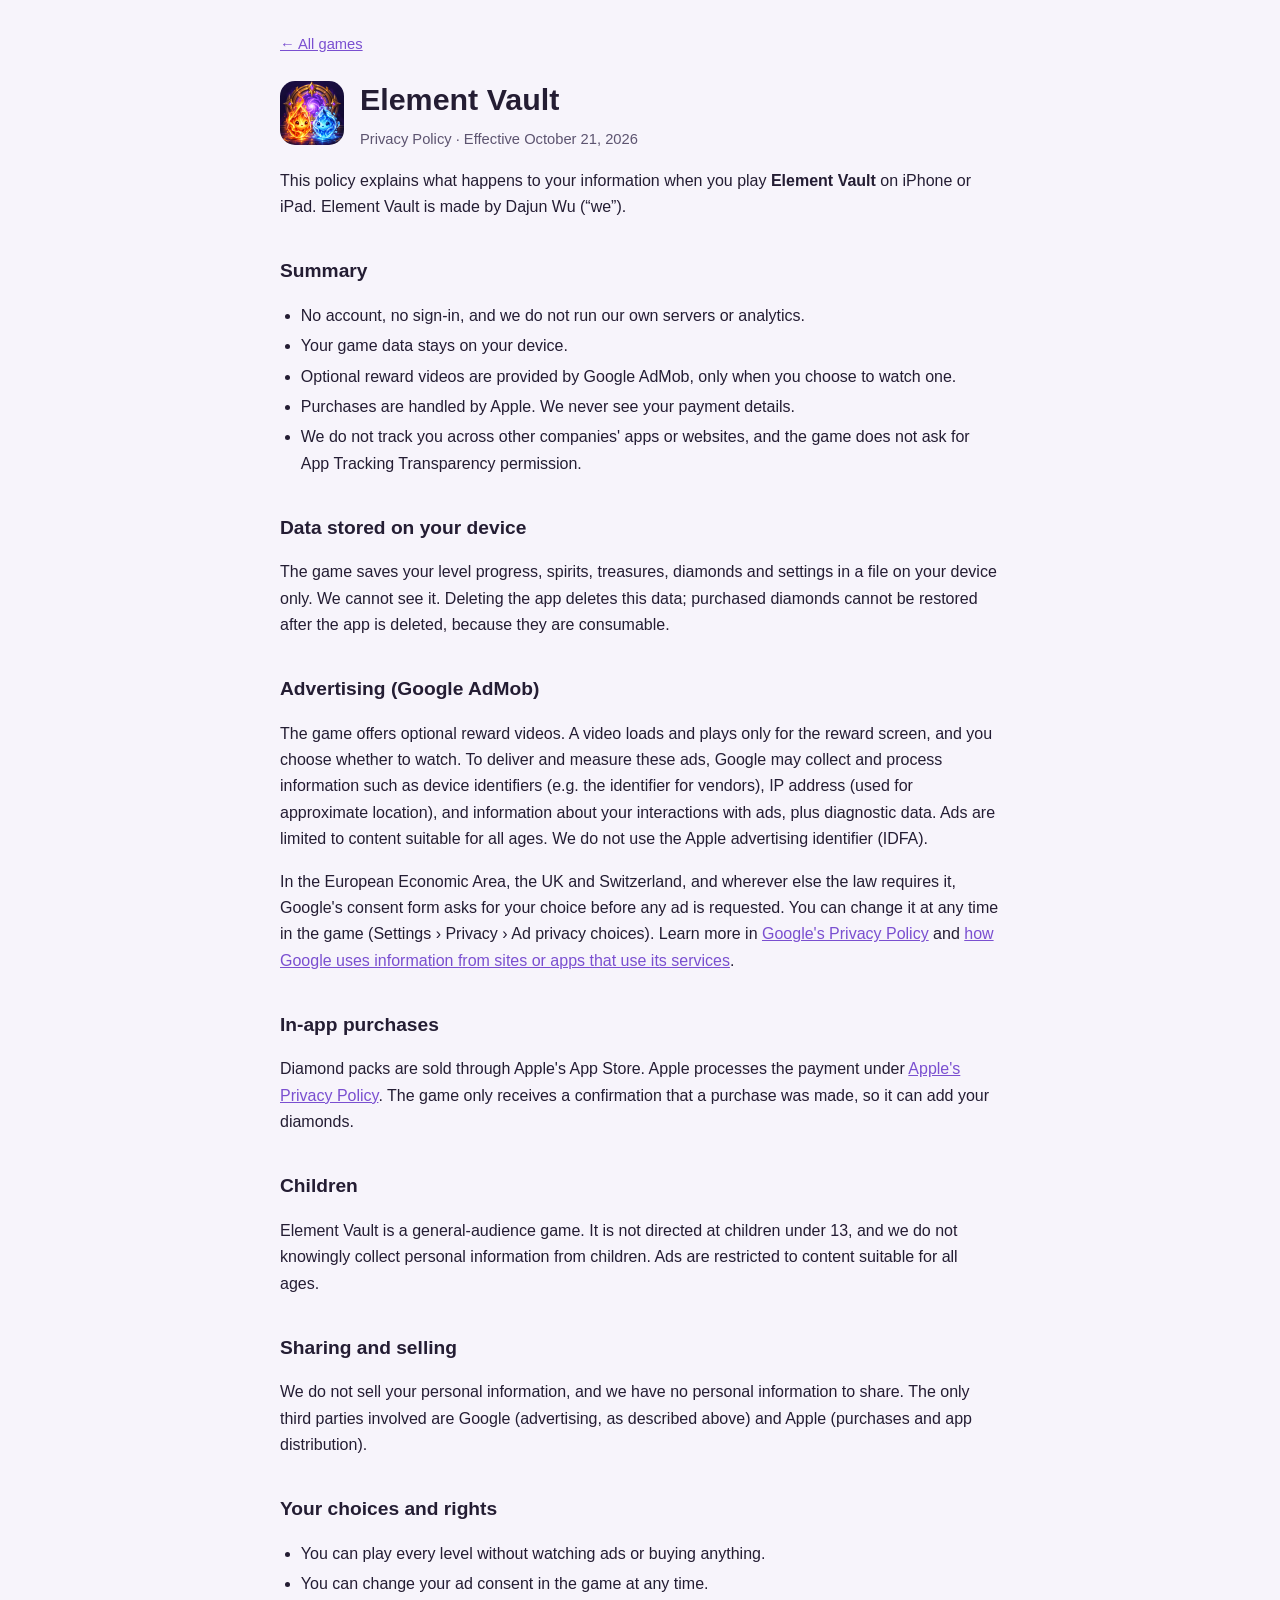
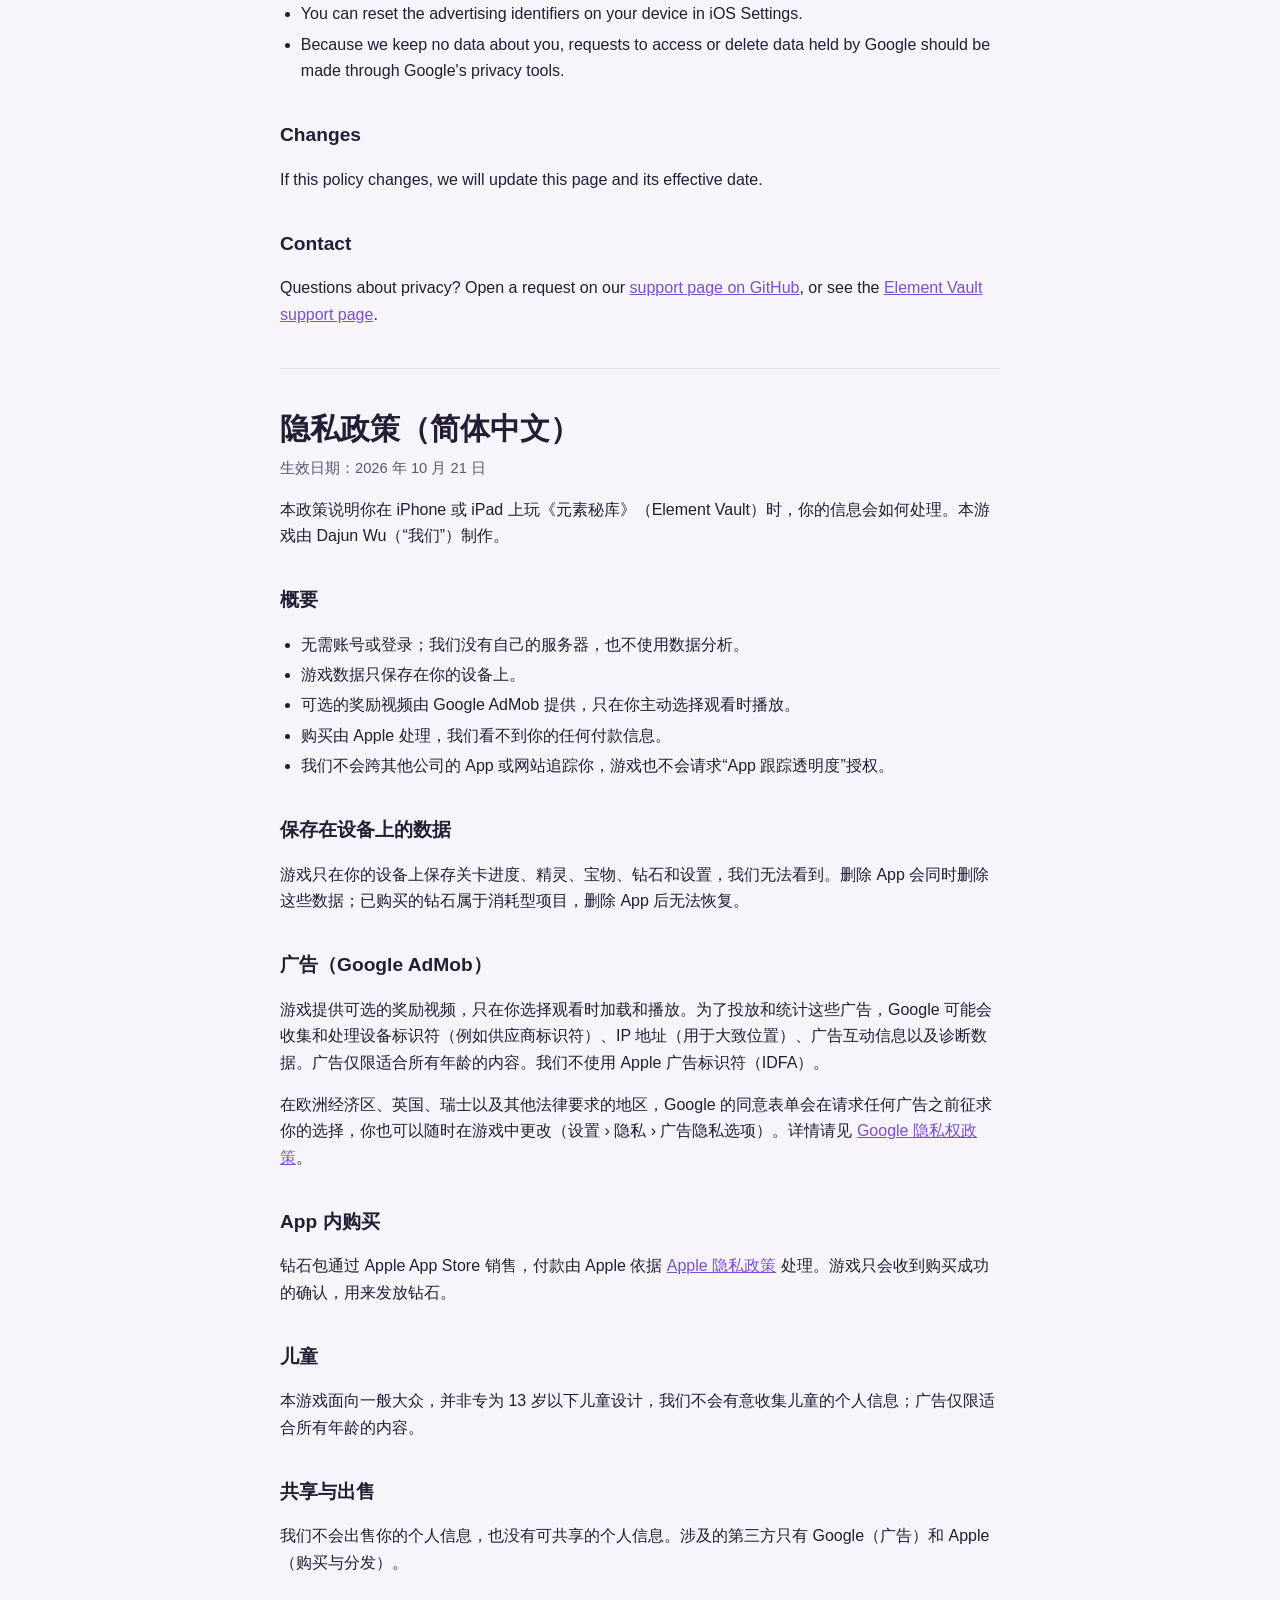
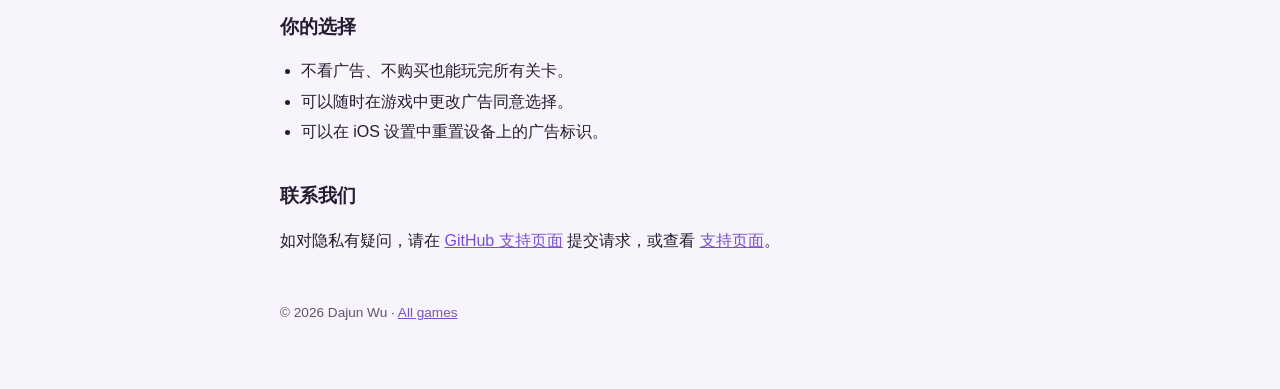
==== element-vault/privacy.html @ 58444ac5 "Developer site: privacy policies, support pages, app-ads.txt placeholder Co-Authored-By: Claude Opus" ====
<!doctype html>
<html lang="en"><head><meta charset="utf-8"><meta name="viewport" content="width=device-width,initial-scale=1">
<title>Element Vault Privacy Policy</title><meta name="description" content="Privacy policy for Element Vault by Dajun Wu."><link rel="stylesheet" href="/style.css"></head>
<body><main><nav><a href="/">← All games</a></nav><div class="head"><img src="/assets/element-vault.png" alt=""><div><h1>Element Vault</h1><div class="meta">Privacy Policy · Effective October 21, 2026</div></div></div>
<p>This policy explains what happens to your information when you play <b>Element Vault</b> on iPhone or iPad. Element Vault is made by Dajun Wu (“we”).</p>
<h2>Summary</h2><ul><li>No account, no sign-in, and we do not run our own servers or analytics.</li>
<li>Your game data stays on your device.</li><li>Optional reward videos are provided by Google AdMob, only when you choose to watch one.</li>
<li>Purchases are handled by Apple. We never see your payment details.</li><li>We do not track you across other companies' apps or websites, and the game does not ask for App Tracking Transparency permission.</li></ul>
<h2>Data stored on your device</h2><p>The game saves your level progress, spirits, treasures, diamonds and settings in a file on your device only. We cannot see it. Deleting the app deletes this data; purchased diamonds cannot be restored after the app is deleted, because they are consumable.</p>
<h2>Advertising (Google AdMob)</h2><p>The game offers optional reward videos. A video loads and plays only for the reward screen, and you choose whether to watch. To deliver and measure these ads, Google may collect and process information such as device identifiers (e.g. the identifier for vendors), IP address (used for approximate location), and information about your interactions with ads, plus diagnostic data. Ads are limited to content suitable for all ages. We do not use the Apple advertising identifier (IDFA).</p>
<p>In the European Economic Area, the UK and Switzerland, and wherever else the law requires it, Google's consent form asks for your choice before any ad is requested. You can change it at any time in the game (Settings › Privacy › Ad privacy choices). Learn more in <a href="https://policies.google.com/privacy">Google's Privacy Policy</a> and <a href="https://policies.google.com/technologies/partner-sites">how Google uses information from sites or apps that use its services</a>.</p>
<h2>In-app purchases</h2><p>Diamond packs are sold through Apple's App Store. Apple processes the payment under <a href="https://www.apple.com/legal/privacy/">Apple's Privacy Policy</a>. The game only receives a confirmation that a purchase was made, so it can add your diamonds.</p>
<h2>Children</h2><p>Element Vault is a general-audience game. It is not directed at children under 13, and we do not knowingly collect personal information from children. Ads are restricted to content suitable for all ages.</p>
<h2>Sharing and selling</h2><p>We do not sell your personal information, and we have no personal information to share. The only third parties involved are Google (advertising, as described above) and Apple (purchases and app distribution).</p>
<h2>Your choices and rights</h2><ul><li>You can play every level without watching ads or buying anything.</li><li>You can change your ad consent in the game at any time.</li>
<li>You can reset the advertising identifiers on your device in iOS Settings.</li><li>Because we keep no data about you, requests to access or delete data held by Google should be made through Google's privacy tools.</li></ul>
<h2>Changes</h2><p>If this policy changes, we will update this page and its effective date.</p>
<h2>Contact</h2><p>Questions about privacy? Open a request on our <a href="https://github.com/michael1993nf-ai/michael1993nf-ai.github.io/issues">support page on GitHub</a>, or see the <a href="support.html">Element Vault support page</a>.</p><hr><h1 lang="zh-Hans">隐私政策（简体中文）</h1><div class="meta">生效日期：2026 年 10 月 21 日</div><div lang="zh-Hans">
<p>本政策说明你在 iPhone 或 iPad 上玩《元素秘库》（Element Vault）时，你的信息会如何处理。本游戏由 Dajun Wu（“我们”）制作。</p>
<h2>概要</h2><ul><li>无需账号或登录；我们没有自己的服务器，也不使用数据分析。</li><li>游戏数据只保存在你的设备上。</li><li>可选的奖励视频由 Google AdMob 提供，只在你主动选择观看时播放。</li><li>购买由 Apple 处理，我们看不到你的任何付款信息。</li><li>我们不会跨其他公司的 App 或网站追踪你，游戏也不会请求“App 跟踪透明度”授权。</li></ul>
<h2>保存在设备上的数据</h2><p>游戏只在你的设备上保存关卡进度、精灵、宝物、钻石和设置，我们无法看到。删除 App 会同时删除这些数据；已购买的钻石属于消耗型项目，删除 App 后无法恢复。</p>
<h2>广告（Google AdMob）</h2><p>游戏提供可选的奖励视频，只在你选择观看时加载和播放。为了投放和统计这些广告，Google 可能会收集和处理设备标识符（例如供应商标识符）、IP 地址（用于大致位置）、广告互动信息以及诊断数据。广告仅限适合所有年龄的内容。我们不使用 Apple 广告标识符（IDFA）。</p>
<p>在欧洲经济区、英国、瑞士以及其他法律要求的地区，Google 的同意表单会在请求任何广告之前征求你的选择，你也可以随时在游戏中更改（设置 › 隐私 › 广告隐私选项）。详情请见 <a href="https://policies.google.com/privacy?hl=zh-CN">Google 隐私权政策</a>。</p>
<h2>App 内购买</h2><p>钻石包通过 Apple App Store 销售，付款由 Apple 依据 <a href="https://www.apple.com.cn/legal/privacy/">Apple 隐私政策</a> 处理。游戏只会收到购买成功的确认，用来发放钻石。</p>
<h2>儿童</h2><p>本游戏面向一般大众，并非专为 13 岁以下儿童设计，我们不会有意收集儿童的个人信息；广告仅限适合所有年龄的内容。</p>
<h2>共享与出售</h2><p>我们不会出售你的个人信息，也没有可共享的个人信息。涉及的第三方只有 Google（广告）和 Apple（购买与分发）。</p>
<h2>你的选择</h2><ul><li>不看广告、不购买也能玩完所有关卡。</li><li>可以随时在游戏中更改广告同意选择。</li><li>可以在 iOS 设置中重置设备上的广告标识。</li></ul>
<h2>联系我们</h2><p>如对隐私有疑问，请在 <a href="https://github.com/michael1993nf-ai/michael1993nf-ai.github.io/issues">GitHub 支持页面</a> 提交请求，或查看 <a href="support.html">支持页面</a>。</p></div><footer>© 2026 Dajun Wu · <a href="/">All games</a></footer></main></body></html>
---- style.css ----
:root{--bg:#f7f4fb;--card:#fff;--ink:#241d33;--dim:#5d5470;--accent:#7a4fd0;--line:#e4dcf0}
@media (prefers-color-scheme:dark){:root{--bg:#15111e;--card:#1f1a2b;--ink:#efeaf7;--dim:#b3a9c7;--accent:#b99cff;--line:#342b47}}
*{box-sizing:border-box}body{margin:0;background:var(--bg);color:var(--ink);font:16px/1.65 -apple-system,BlinkMacSystemFont,"Segoe UI",Roboto,"PingFang SC","Hiragino Sans","Noto Sans CJK SC",sans-serif}
main{max-width:760px;margin:0 auto;padding:32px 20px 64px}a{color:var(--accent)}h1{font-size:1.9rem;line-height:1.25;margin:.2em 0 .3em}
h2{font-size:1.2rem;margin:1.8em 0 .4em}.meta{color:var(--dim);font-size:.92rem}.card{background:var(--card);border:1px solid var(--line);border-radius:16px;padding:20px;margin:16px 0;display:flex;gap:18px;align-items:center}
.card img{width:88px;height:88px;border-radius:20px;flex:none}.card h2{margin:0 0 .2em}.card p{margin:.1em 0}.links a{margin-right:14px;white-space:nowrap}
.head{display:flex;gap:16px;align-items:center}.head img{width:64px;height:64px;border-radius:15px}nav{font-size:.92rem;margin-bottom:18px}hr{border:0;border-top:1px solid var(--line);margin:40px 0}
ul{padding-left:1.3em}li{margin:.25em 0}footer{color:var(--dim);font-size:.85rem;margin-top:48px}
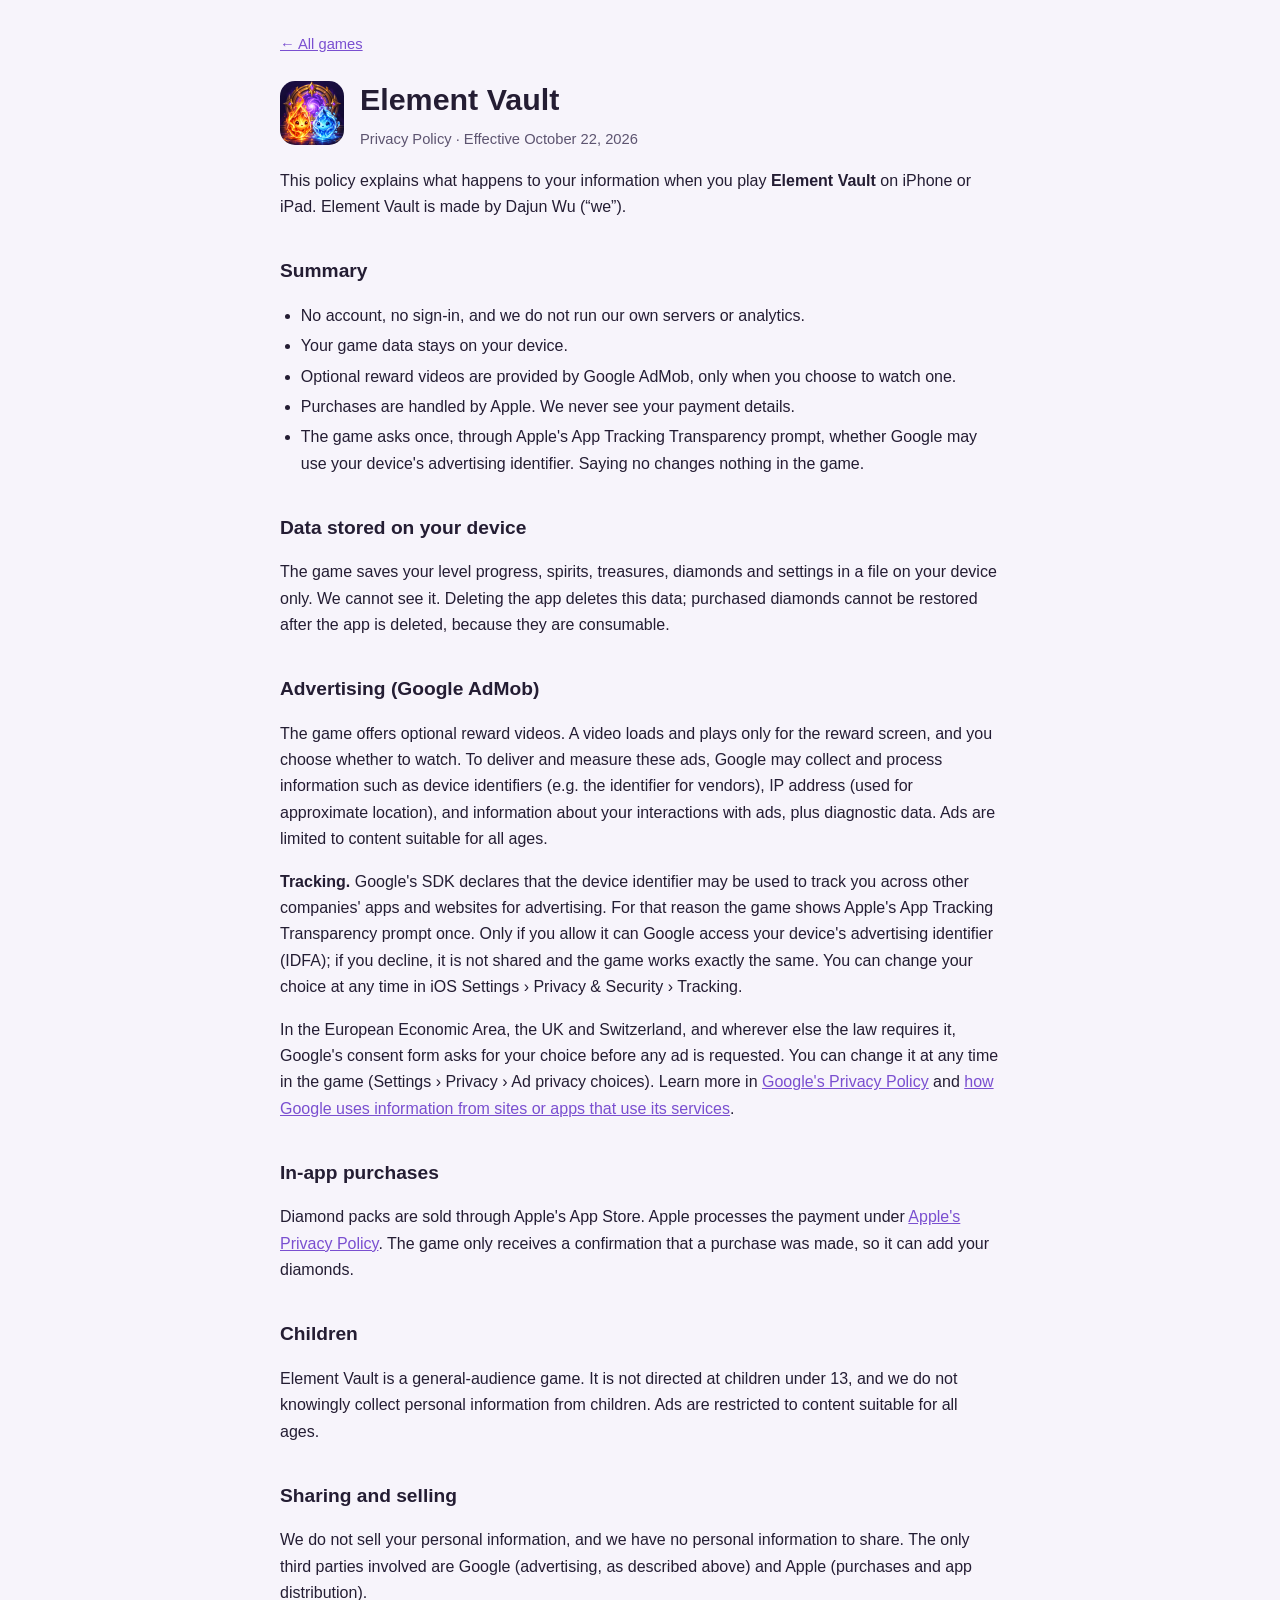
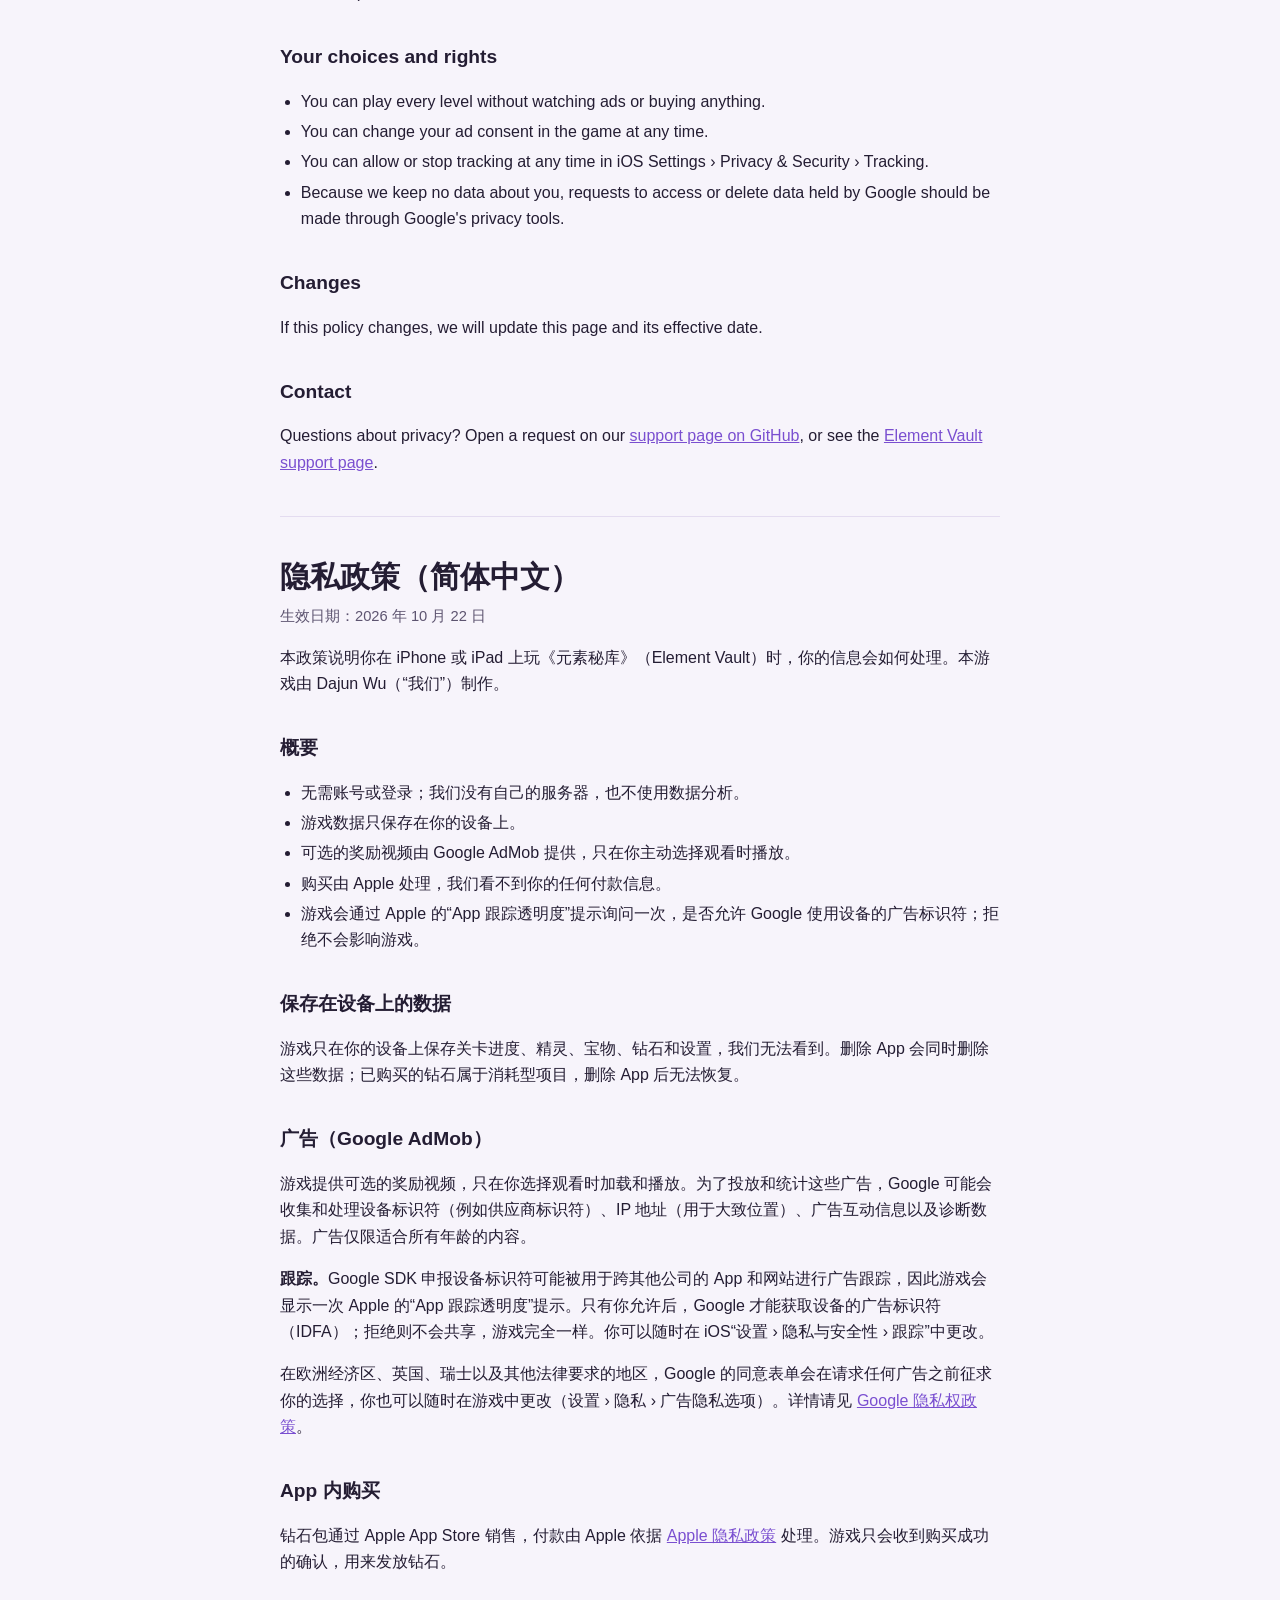
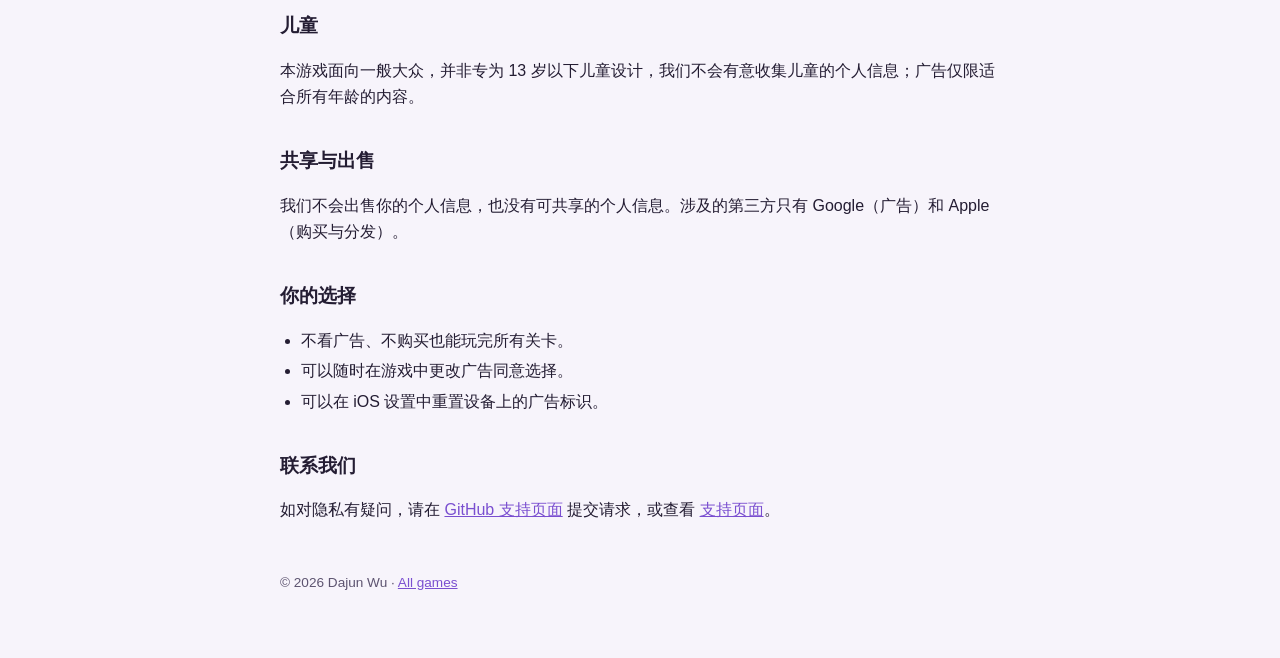
==== commit c552ba1e: "Privacy policies: App Tracking Transparency and device-ID tracking disclosure Co-Authored-By: Claude" ====
--- a/element-vault/privacy.html
+++ b/element-vault/privacy.html
@@ -1,25 +1,27 @@
 <!doctype html>
 <html lang="en"><head><meta charset="utf-8"><meta name="viewport" content="width=device-width,initial-scale=1">
 <title>Element Vault Privacy Policy</title><meta name="description" content="Privacy policy for Element Vault by Dajun Wu."><link rel="stylesheet" href="/style.css"></head>
-<body><main><nav><a href="/">← All games</a></nav><div class="head"><img src="/assets/element-vault.png" alt=""><div><h1>Element Vault</h1><div class="meta">Privacy Policy · Effective October 21, 2026</div></div></div>
+<body><main><nav><a href="/">← All games</a></nav><div class="head"><img src="/assets/element-vault.png" alt=""><div><h1>Element Vault</h1><div class="meta">Privacy Policy · Effective October 22, 2026</div></div></div>
 <p>This policy explains what happens to your information when you play <b>Element Vault</b> on iPhone or iPad. Element Vault is made by Dajun Wu (“we”).</p>
 <h2>Summary</h2><ul><li>No account, no sign-in, and we do not run our own servers or analytics.</li>
 <li>Your game data stays on your device.</li><li>Optional reward videos are provided by Google AdMob, only when you choose to watch one.</li>
-<li>Purchases are handled by Apple. We never see your payment details.</li><li>We do not track you across other companies' apps or websites, and the game does not ask for App Tracking Transparency permission.</li></ul>
+<li>Purchases are handled by Apple. We never see your payment details.</li><li>The game asks once, through Apple's App Tracking Transparency prompt, whether Google may use your device's advertising identifier. Saying no changes nothing in the game.</li></ul>
 <h2>Data stored on your device</h2><p>The game saves your level progress, spirits, treasures, diamonds and settings in a file on your device only. We cannot see it. Deleting the app deletes this data; purchased diamonds cannot be restored after the app is deleted, because they are consumable.</p>
-<h2>Advertising (Google AdMob)</h2><p>The game offers optional reward videos. A video loads and plays only for the reward screen, and you choose whether to watch. To deliver and measure these ads, Google may collect and process information such as device identifiers (e.g. the identifier for vendors), IP address (used for approximate location), and information about your interactions with ads, plus diagnostic data. Ads are limited to content suitable for all ages. We do not use the Apple advertising identifier (IDFA).</p>
+<h2>Advertising (Google AdMob)</h2><p>The game offers optional reward videos. A video loads and plays only for the reward screen, and you choose whether to watch. To deliver and measure these ads, Google may collect and process information such as device identifiers (e.g. the identifier for vendors), IP address (used for approximate location), and information about your interactions with ads, plus diagnostic data. Ads are limited to content suitable for all ages.</p>
+<p><b>Tracking.</b> Google's SDK declares that the device identifier may be used to track you across other companies' apps and websites for advertising. For that reason the game shows Apple's App Tracking Transparency prompt once. Only if you allow it can Google access your device's advertising identifier (IDFA); if you decline, it is not shared and the game works exactly the same. You can change your choice at any time in iOS Settings › Privacy &amp; Security › Tracking.</p>
 <p>In the European Economic Area, the UK and Switzerland, and wherever else the law requires it, Google's consent form asks for your choice before any ad is requested. You can change it at any time in the game (Settings › Privacy › Ad privacy choices). Learn more in <a href="https://policies.google.com/privacy">Google's Privacy Policy</a> and <a href="https://policies.google.com/technologies/partner-sites">how Google uses information from sites or apps that use its services</a>.</p>
 <h2>In-app purchases</h2><p>Diamond packs are sold through Apple's App Store. Apple processes the payment under <a href="https://www.apple.com/legal/privacy/">Apple's Privacy Policy</a>. The game only receives a confirmation that a purchase was made, so it can add your diamonds.</p>
 <h2>Children</h2><p>Element Vault is a general-audience game. It is not directed at children under 13, and we do not knowingly collect personal information from children. Ads are restricted to content suitable for all ages.</p>
 <h2>Sharing and selling</h2><p>We do not sell your personal information, and we have no personal information to share. The only third parties involved are Google (advertising, as described above) and Apple (purchases and app distribution).</p>
 <h2>Your choices and rights</h2><ul><li>You can play every level without watching ads or buying anything.</li><li>You can change your ad consent in the game at any time.</li>
-<li>You can reset the advertising identifiers on your device in iOS Settings.</li><li>Because we keep no data about you, requests to access or delete data held by Google should be made through Google's privacy tools.</li></ul>
+<li>You can allow or stop tracking at any time in iOS Settings › Privacy &amp; Security › Tracking.</li><li>Because we keep no data about you, requests to access or delete data held by Google should be made through Google's privacy tools.</li></ul>
 <h2>Changes</h2><p>If this policy changes, we will update this page and its effective date.</p>
-<h2>Contact</h2><p>Questions about privacy? Open a request on our <a href="https://github.com/michael1993nf-ai/michael1993nf-ai.github.io/issues">support page on GitHub</a>, or see the <a href="support.html">Element Vault support page</a>.</p><hr><h1 lang="zh-Hans">隐私政策（简体中文）</h1><div class="meta">生效日期：2026 年 10 月 21 日</div><div lang="zh-Hans">
+<h2>Contact</h2><p>Questions about privacy? Open a request on our <a href="https://github.com/michael1993nf-ai/michael1993nf-ai.github.io/issues">support page on GitHub</a>, or see the <a href="support.html">Element Vault support page</a>.</p><hr><h1 lang="zh-Hans">隐私政策（简体中文）</h1><div class="meta">生效日期：2026 年 10 月 22 日</div><div lang="zh-Hans">
 <p>本政策说明你在 iPhone 或 iPad 上玩《元素秘库》（Element Vault）时，你的信息会如何处理。本游戏由 Dajun Wu（“我们”）制作。</p>
-<h2>概要</h2><ul><li>无需账号或登录；我们没有自己的服务器，也不使用数据分析。</li><li>游戏数据只保存在你的设备上。</li><li>可选的奖励视频由 Google AdMob 提供，只在你主动选择观看时播放。</li><li>购买由 Apple 处理，我们看不到你的任何付款信息。</li><li>我们不会跨其他公司的 App 或网站追踪你，游戏也不会请求“App 跟踪透明度”授权。</li></ul>
+<h2>概要</h2><ul><li>无需账号或登录；我们没有自己的服务器，也不使用数据分析。</li><li>游戏数据只保存在你的设备上。</li><li>可选的奖励视频由 Google AdMob 提供，只在你主动选择观看时播放。</li><li>购买由 Apple 处理，我们看不到你的任何付款信息。</li><li>游戏会通过 Apple 的“App 跟踪透明度”提示询问一次，是否允许 Google 使用设备的广告标识符；拒绝不会影响游戏。</li></ul>
 <h2>保存在设备上的数据</h2><p>游戏只在你的设备上保存关卡进度、精灵、宝物、钻石和设置，我们无法看到。删除 App 会同时删除这些数据；已购买的钻石属于消耗型项目，删除 App 后无法恢复。</p>
-<h2>广告（Google AdMob）</h2><p>游戏提供可选的奖励视频，只在你选择观看时加载和播放。为了投放和统计这些广告，Google 可能会收集和处理设备标识符（例如供应商标识符）、IP 地址（用于大致位置）、广告互动信息以及诊断数据。广告仅限适合所有年龄的内容。我们不使用 Apple 广告标识符（IDFA）。</p>
+<h2>广告（Google AdMob）</h2><p>游戏提供可选的奖励视频，只在你选择观看时加载和播放。为了投放和统计这些广告，Google 可能会收集和处理设备标识符（例如供应商标识符）、IP 地址（用于大致位置）、广告互动信息以及诊断数据。广告仅限适合所有年龄的内容。</p>
+<p><b>跟踪。</b>Google SDK 申报设备标识符可能被用于跨其他公司的 App 和网站进行广告跟踪，因此游戏会显示一次 Apple 的“App 跟踪透明度”提示。只有你允许后，Google 才能获取设备的广告标识符（IDFA）；拒绝则不会共享，游戏完全一样。你可以随时在 iOS“设置 › 隐私与安全性 › 跟踪”中更改。</p>
 <p>在欧洲经济区、英国、瑞士以及其他法律要求的地区，Google 的同意表单会在请求任何广告之前征求你的选择，你也可以随时在游戏中更改（设置 › 隐私 › 广告隐私选项）。详情请见 <a href="https://policies.google.com/privacy?hl=zh-CN">Google 隐私权政策</a>。</p>
 <h2>App 内购买</h2><p>钻石包通过 Apple App Store 销售，付款由 Apple 依据 <a href="https://www.apple.com.cn/legal/privacy/">Apple 隐私政策</a> 处理。游戏只会收到购买成功的确认，用来发放钻石。</p>
 <h2>儿童</h2><p>本游戏面向一般大众，并非专为 13 岁以下儿童设计，我们不会有意收集儿童的个人信息；广告仅限适合所有年龄的内容。</p>
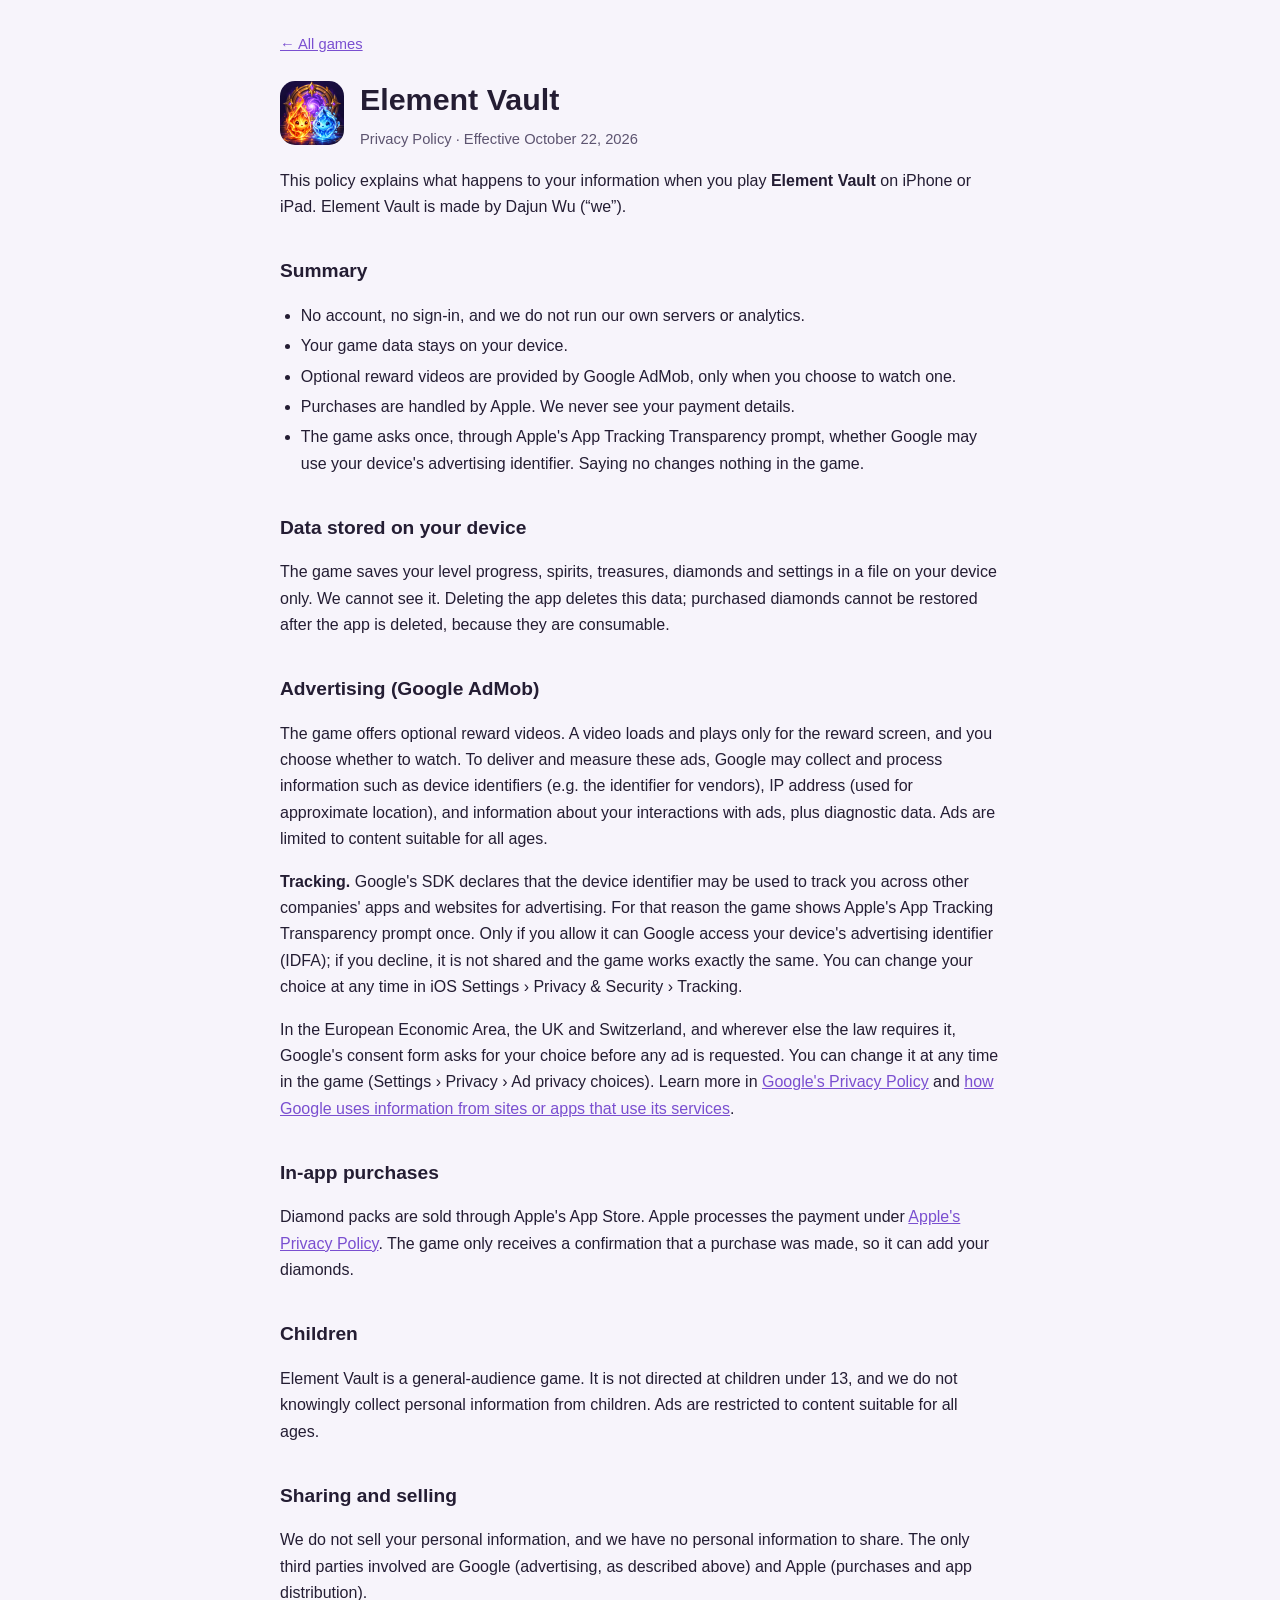
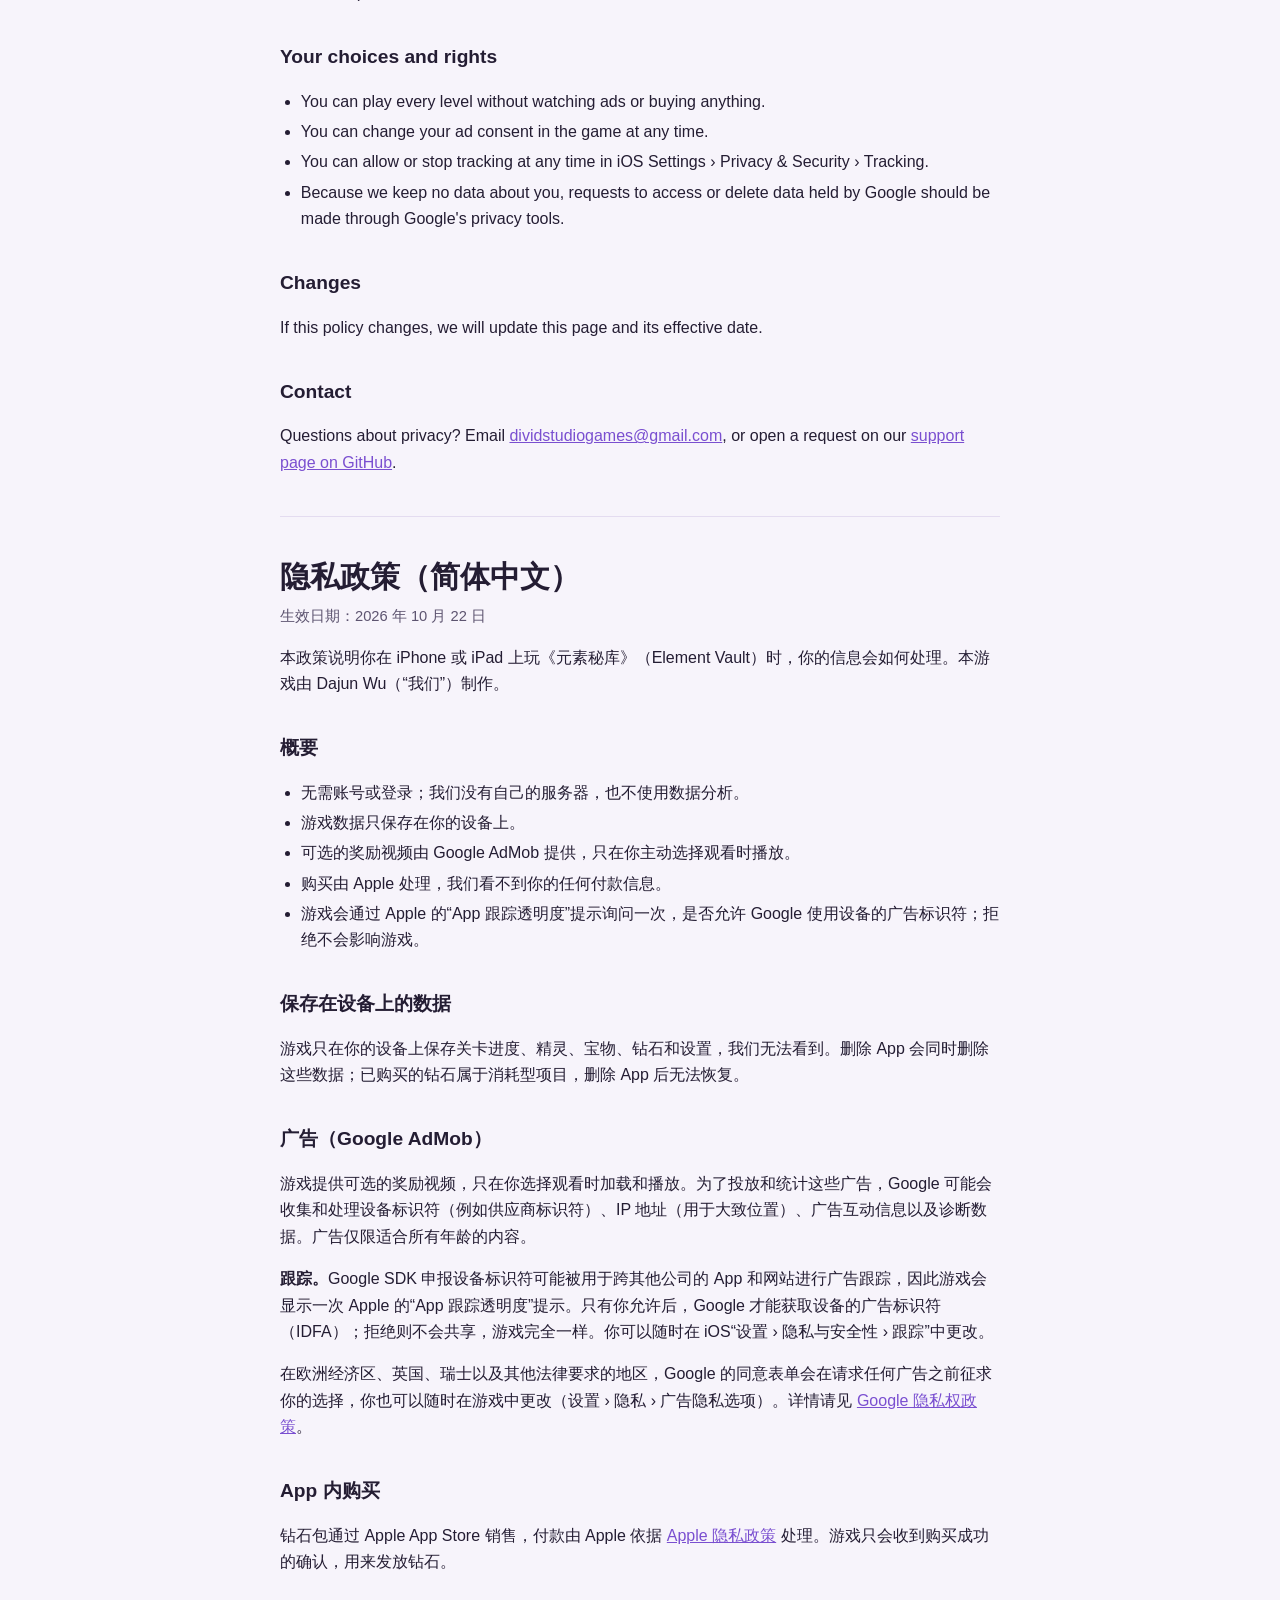
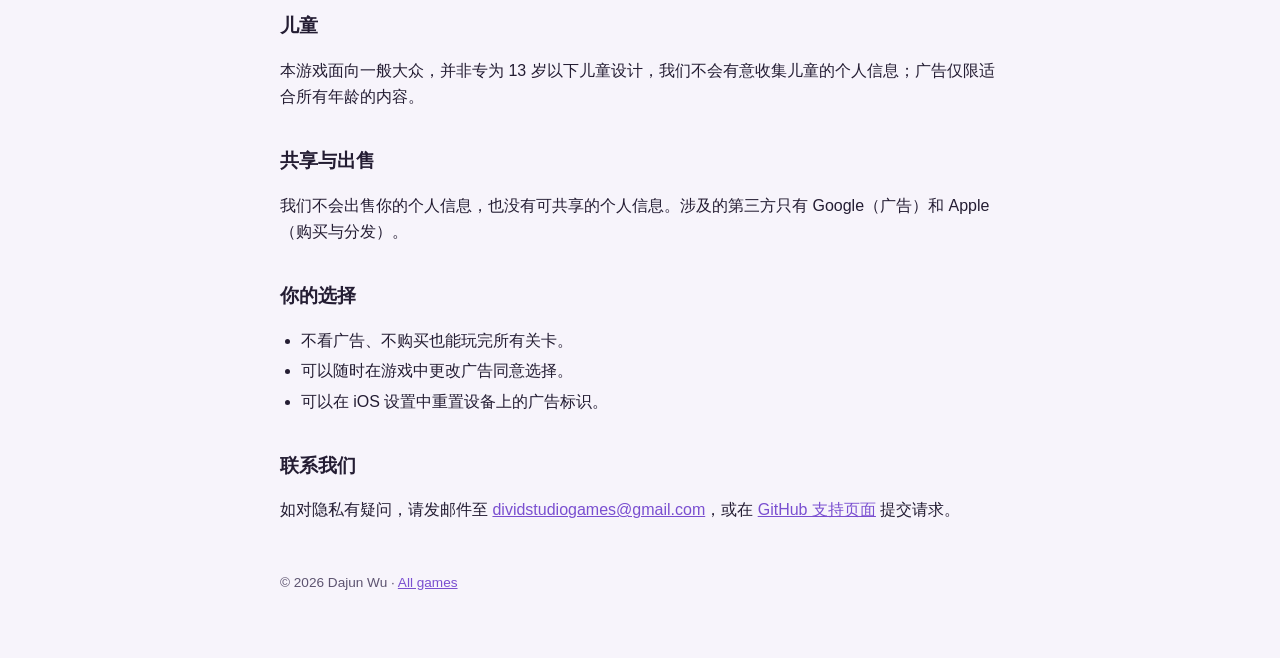
==== commit 798f45a4: "Contact email: dividstudiogames@gmail.com Co-Authored-By: Claude Opus 5.5 <noreply@anthropic.com>" ====
--- a/element-vault/privacy.html
+++ b/element-vault/privacy.html
@@ -16,7 +16,7 @@
 <h2>Your choices and rights</h2><ul><li>You can play every level without watching ads or buying anything.</li><li>You can change your ad consent in the game at any time.</li>
 <li>You can allow or stop tracking at any time in iOS Settings › Privacy &amp; Security › Tracking.</li><li>Because we keep no data about you, requests to access or delete data held by Google should be made through Google's privacy tools.</li></ul>
 <h2>Changes</h2><p>If this policy changes, we will update this page and its effective date.</p>
-<h2>Contact</h2><p>Questions about privacy? Open a request on our <a href="https://github.com/michael1993nf-ai/michael1993nf-ai.github.io/issues">support page on GitHub</a>, or see the <a href="support.html">Element Vault support page</a>.</p><hr><h1 lang="zh-Hans">隐私政策（简体中文）</h1><div class="meta">生效日期：2026 年 10 月 22 日</div><div lang="zh-Hans">
+<h2>Contact</h2><p>Questions about privacy? Email <a href="mailto:dividstudiogames@gmail.com">dividstudiogames@gmail.com</a>, or open a request on our <a href="https://github.com/michael1993nf-ai/michael1993nf-ai.github.io/issues">support page on GitHub</a>.</p><hr><h1 lang="zh-Hans">隐私政策（简体中文）</h1><div class="meta">生效日期：2026 年 10 月 22 日</div><div lang="zh-Hans">
 <p>本政策说明你在 iPhone 或 iPad 上玩《元素秘库》（Element Vault）时，你的信息会如何处理。本游戏由 Dajun Wu（“我们”）制作。</p>
 <h2>概要</h2><ul><li>无需账号或登录；我们没有自己的服务器，也不使用数据分析。</li><li>游戏数据只保存在你的设备上。</li><li>可选的奖励视频由 Google AdMob 提供，只在你主动选择观看时播放。</li><li>购买由 Apple 处理，我们看不到你的任何付款信息。</li><li>游戏会通过 Apple 的“App 跟踪透明度”提示询问一次，是否允许 Google 使用设备的广告标识符；拒绝不会影响游戏。</li></ul>
 <h2>保存在设备上的数据</h2><p>游戏只在你的设备上保存关卡进度、精灵、宝物、钻石和设置，我们无法看到。删除 App 会同时删除这些数据；已购买的钻石属于消耗型项目，删除 App 后无法恢复。</p>
@@ -27,4 +27,4 @@
 <h2>儿童</h2><p>本游戏面向一般大众，并非专为 13 岁以下儿童设计，我们不会有意收集儿童的个人信息；广告仅限适合所有年龄的内容。</p>
 <h2>共享与出售</h2><p>我们不会出售你的个人信息，也没有可共享的个人信息。涉及的第三方只有 Google（广告）和 Apple（购买与分发）。</p>
 <h2>你的选择</h2><ul><li>不看广告、不购买也能玩完所有关卡。</li><li>可以随时在游戏中更改广告同意选择。</li><li>可以在 iOS 设置中重置设备上的广告标识。</li></ul>
-<h2>联系我们</h2><p>如对隐私有疑问，请在 <a href="https://github.com/michael1993nf-ai/michael1993nf-ai.github.io/issues">GitHub 支持页面</a> 提交请求，或查看 <a href="support.html">支持页面</a>。</p></div><footer>© 2026 Dajun Wu · <a href="/">All games</a></footer></main></body></html>
+<h2>联系我们</h2><p>如对隐私有疑问，请发邮件至 <a href="mailto:dividstudiogames@gmail.com">dividstudiogames@gmail.com</a>，或在 <a href="https://github.com/michael1993nf-ai/michael1993nf-ai.github.io/issues">GitHub 支持页面</a> 提交请求。</p></div><footer>© 2026 Dajun Wu · <a href="/">All games</a></footer></main></body></html>
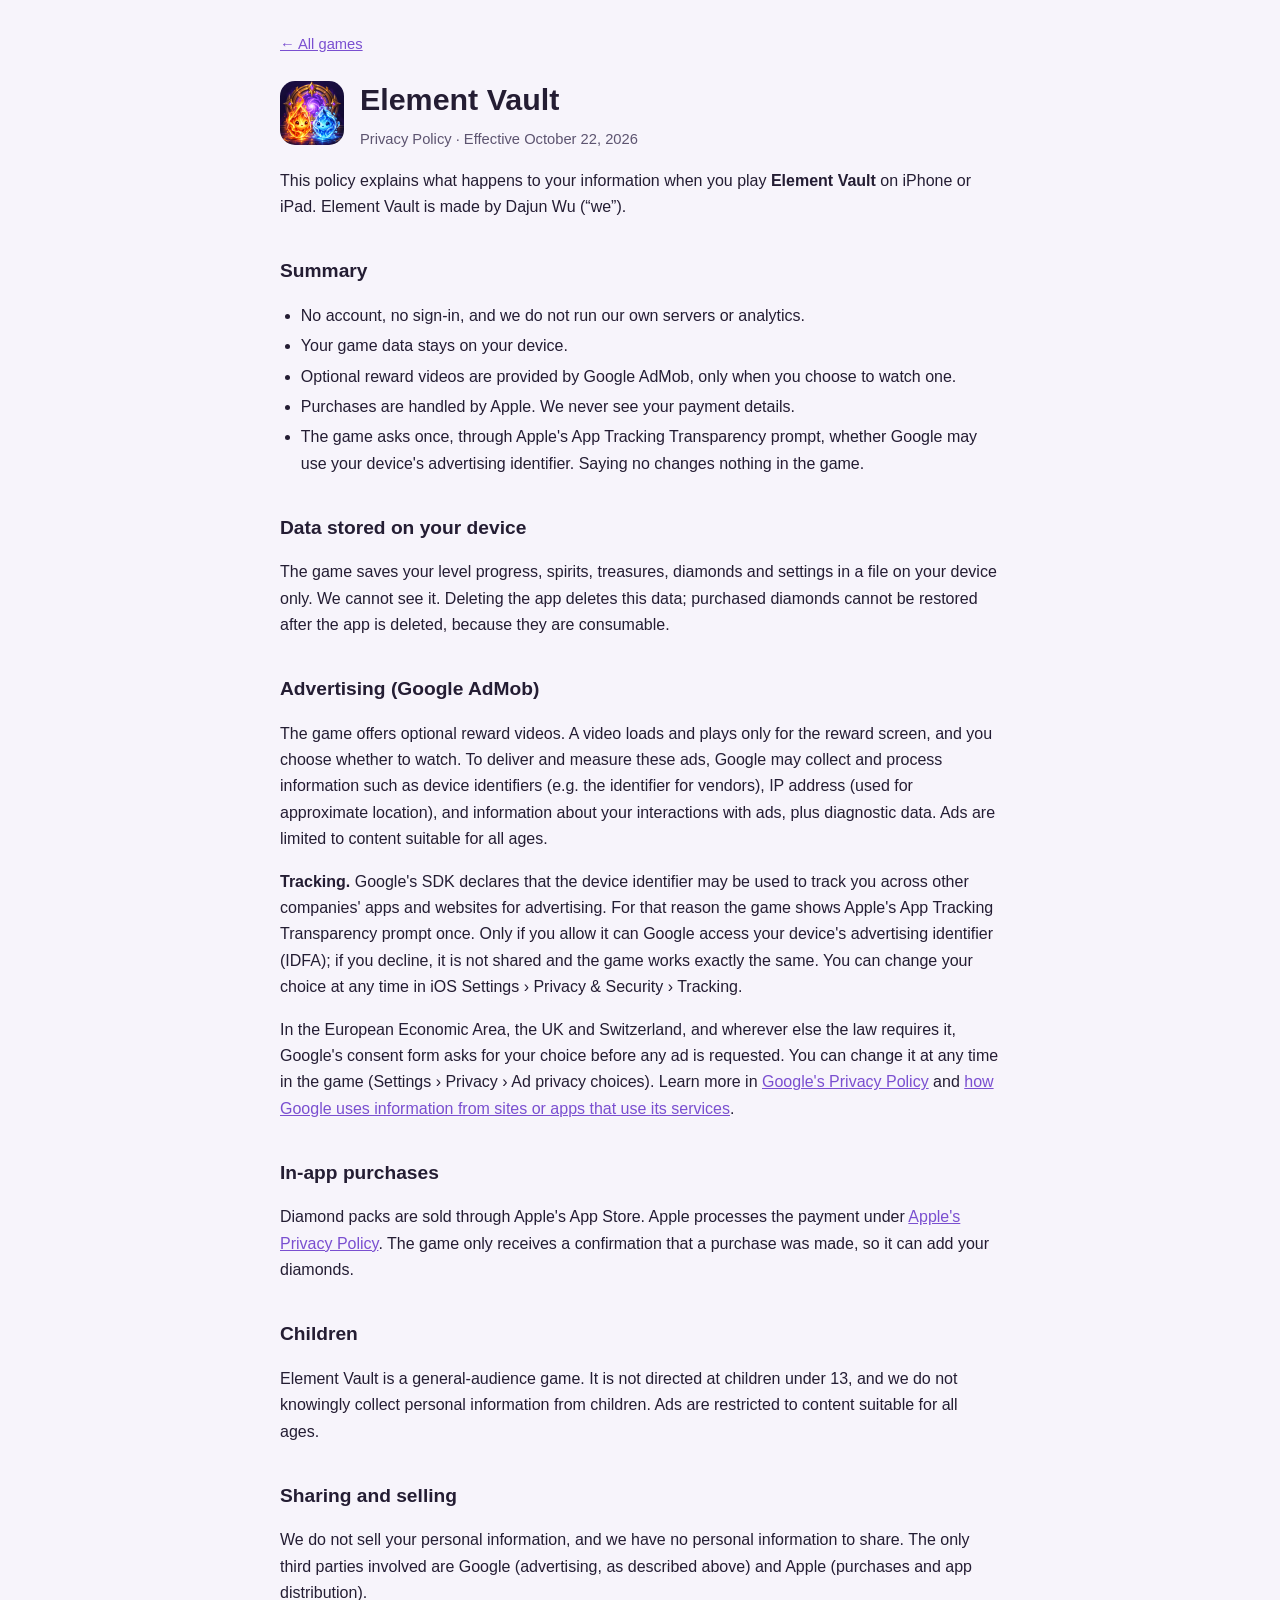
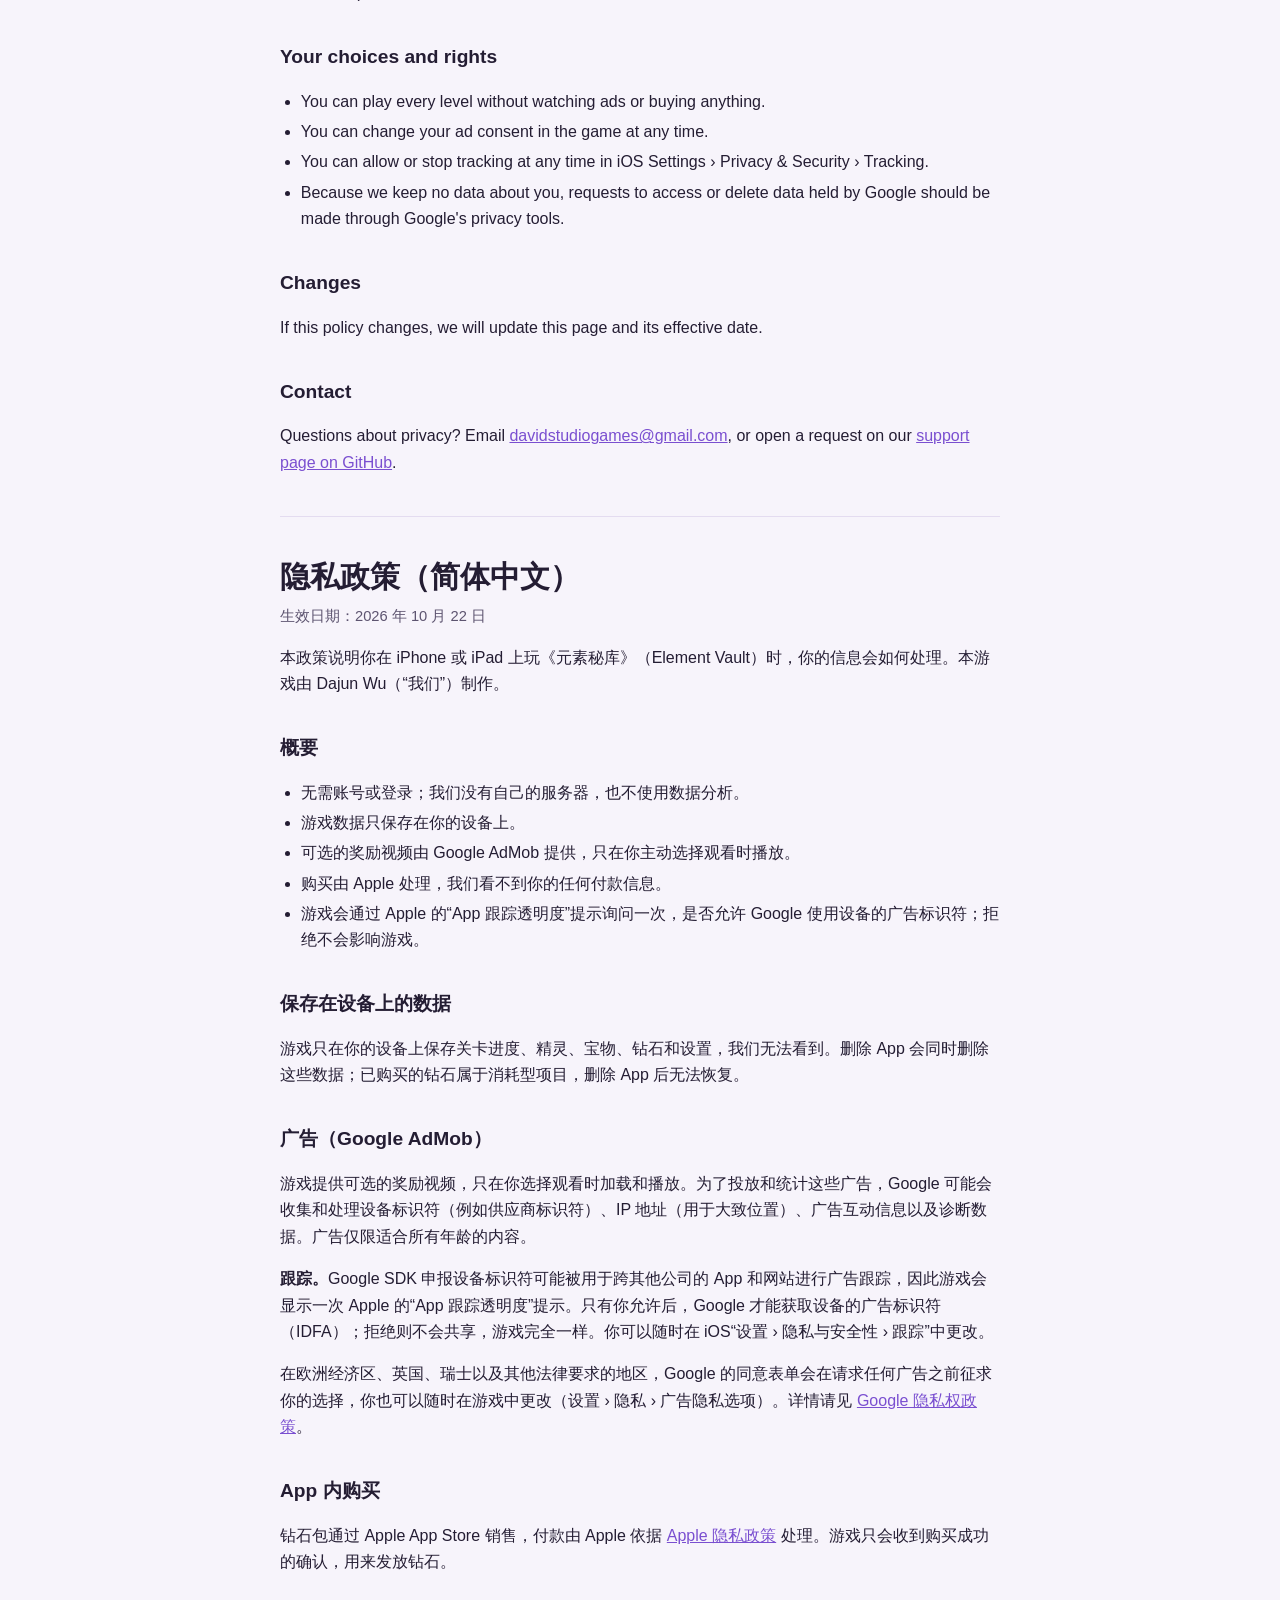
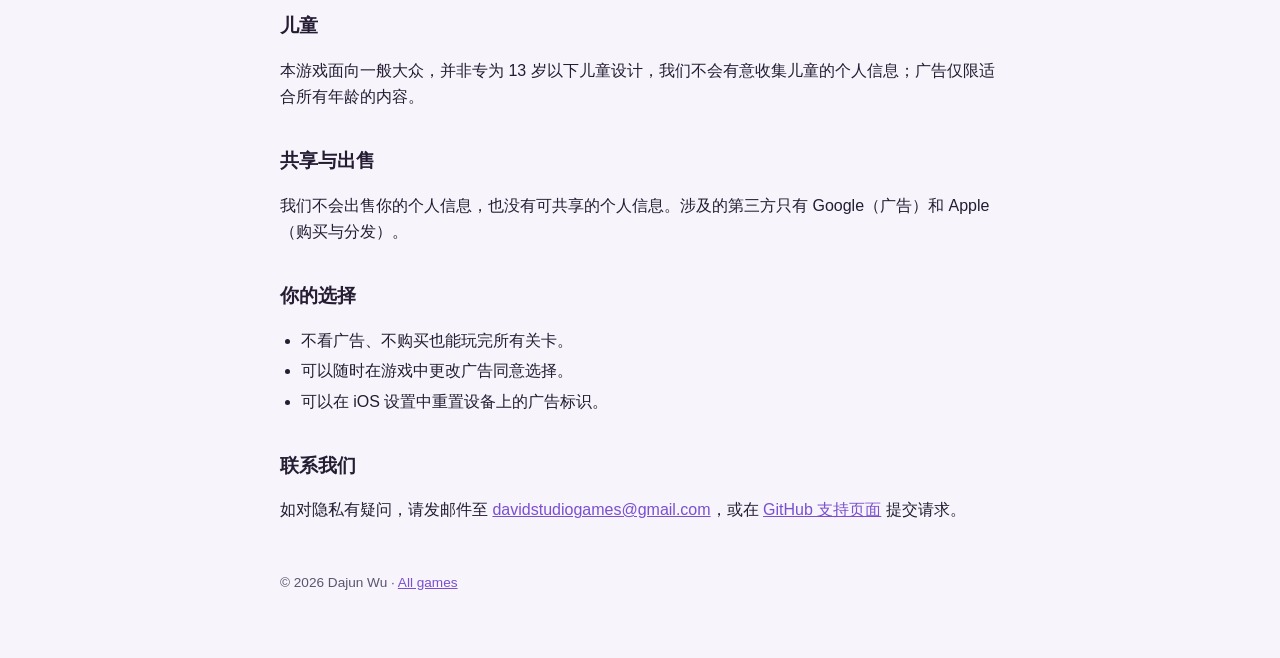
==== commit 9c19b7d3: "app-ads.txt: AdMob publisher line; contact email davidstudiogames@gmail.com Co-Authored-By: Claude O" ====
--- a/element-vault/privacy.html
+++ b/element-vault/privacy.html
@@ -16,7 +16,7 @@
 <h2>Your choices and rights</h2><ul><li>You can play every level without watching ads or buying anything.</li><li>You can change your ad consent in the game at any time.</li>
 <li>You can allow or stop tracking at any time in iOS Settings › Privacy &amp; Security › Tracking.</li><li>Because we keep no data about you, requests to access or delete data held by Google should be made through Google's privacy tools.</li></ul>
 <h2>Changes</h2><p>If this policy changes, we will update this page and its effective date.</p>
-<h2>Contact</h2><p>Questions about privacy? Email <a href="mailto:dividstudiogames@gmail.com">dividstudiogames@gmail.com</a>, or open a request on our <a href="https://github.com/michael1993nf-ai/michael1993nf-ai.github.io/issues">support page on GitHub</a>.</p><hr><h1 lang="zh-Hans">隐私政策（简体中文）</h1><div class="meta">生效日期：2026 年 10 月 22 日</div><div lang="zh-Hans">
+<h2>Contact</h2><p>Questions about privacy? Email <a href="mailto:davidstudiogames@gmail.com">davidstudiogames@gmail.com</a>, or open a request on our <a href="https://github.com/michael1993nf-ai/michael1993nf-ai.github.io/issues">support page on GitHub</a>.</p><hr><h1 lang="zh-Hans">隐私政策（简体中文）</h1><div class="meta">生效日期：2026 年 10 月 22 日</div><div lang="zh-Hans">
 <p>本政策说明你在 iPhone 或 iPad 上玩《元素秘库》（Element Vault）时，你的信息会如何处理。本游戏由 Dajun Wu（“我们”）制作。</p>
 <h2>概要</h2><ul><li>无需账号或登录；我们没有自己的服务器，也不使用数据分析。</li><li>游戏数据只保存在你的设备上。</li><li>可选的奖励视频由 Google AdMob 提供，只在你主动选择观看时播放。</li><li>购买由 Apple 处理，我们看不到你的任何付款信息。</li><li>游戏会通过 Apple 的“App 跟踪透明度”提示询问一次，是否允许 Google 使用设备的广告标识符；拒绝不会影响游戏。</li></ul>
 <h2>保存在设备上的数据</h2><p>游戏只在你的设备上保存关卡进度、精灵、宝物、钻石和设置，我们无法看到。删除 App 会同时删除这些数据；已购买的钻石属于消耗型项目，删除 App 后无法恢复。</p>
@@ -27,4 +27,4 @@
 <h2>儿童</h2><p>本游戏面向一般大众，并非专为 13 岁以下儿童设计，我们不会有意收集儿童的个人信息；广告仅限适合所有年龄的内容。</p>
 <h2>共享与出售</h2><p>我们不会出售你的个人信息，也没有可共享的个人信息。涉及的第三方只有 Google（广告）和 Apple（购买与分发）。</p>
 <h2>你的选择</h2><ul><li>不看广告、不购买也能玩完所有关卡。</li><li>可以随时在游戏中更改广告同意选择。</li><li>可以在 iOS 设置中重置设备上的广告标识。</li></ul>
-<h2>联系我们</h2><p>如对隐私有疑问，请发邮件至 <a href="mailto:dividstudiogames@gmail.com">dividstudiogames@gmail.com</a>，或在 <a href="https://github.com/michael1993nf-ai/michael1993nf-ai.github.io/issues">GitHub 支持页面</a> 提交请求。</p></div><footer>© 2026 Dajun Wu · <a href="/">All games</a></footer></main></body></html>
+<h2>联系我们</h2><p>如对隐私有疑问，请发邮件至 <a href="mailto:davidstudiogames@gmail.com">davidstudiogames@gmail.com</a>，或在 <a href="https://github.com/michael1993nf-ai/michael1993nf-ai.github.io/issues">GitHub 支持页面</a> 提交请求。</p></div><footer>© 2026 Dajun Wu · <a href="/">All games</a></footer></main></body></html>
